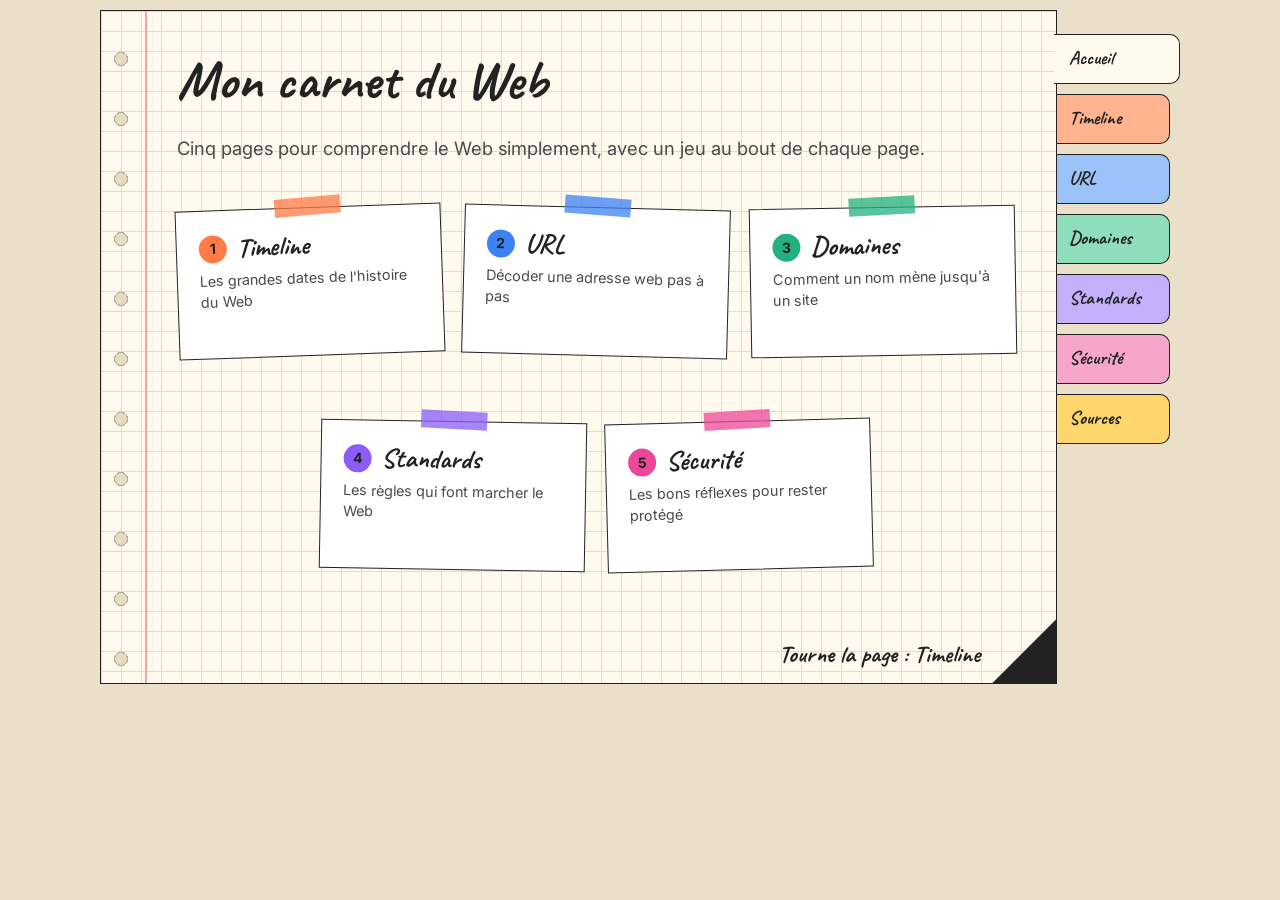
==== index.html @ 7281a64a "Initialisation du dossier" ====
<!DOCTYPE html>
<html lang="fr">
<head>
  <meta charset="utf-8">
  <meta name="viewport" content="width=device-width, initial-scale=1">
  <title>Mon carnet du Web : comprendre le Web pas à pas</title>
  <meta name="description" content="Un carnet de veille pour débutants : la timeline du Web, les URL, les noms de domaine, les standards et la sécurité.">

  <link rel="preconnect" href="https://fonts.googleapis.com">
  <link rel="preconnect" href="https://fonts.gstatic.com" crossorigin>
  <link rel="stylesheet" href="style.css">
  <script src="main.js" defer></script>
</head>

<body data-page="accueil">
  <a class="lien-evitement" href="#contenu">Aller au contenu</a>

  <div class="carnet">

    <!-- Le papier : contenu de la page -->
    <main class="feuille" id="contenu">
      <h1>Mon carnet du Web</h1>
      <!-- À REMPLACER par ta phrase d'introduction -->
      <p class="chapo">Cinq pages pour comprendre le Web simplement, avec un jeu au bout de chaque page.</p>

      <!-- Trois cartes en haut, deux décalées en dessous : c'est le CSS qui gère la mise en page.
           Chaque carte est un lien. Remplace les phrases par les tiennes (environ 40 caractères). -->
      <div class="cartes">

        <a class="carte c-timeline" href="timeline.html">
          <div class="carte__entete">
            <span class="carte__num" aria-hidden="true">1</span>
            <h2 class="carte__titre">Timeline</h2>
          </div>
          <p class="carte__texte">Les grandes dates de l'histoire du Web</p>
        </a>

        <a class="carte c-url" href="url.html">
          <div class="carte__entete">
            <span class="carte__num" aria-hidden="true">2</span>
            <h2 class="carte__titre">URL</h2>
          </div>
          <p class="carte__texte">Décoder une adresse web pas à pas</p>
        </a>

        <a class="carte c-domaines" href="domaines.html">
          <div class="carte__entete">
            <span class="carte__num" aria-hidden="true">3</span>
            <h2 class="carte__titre">Domaines</h2>
          </div>
          <p class="carte__texte">Comment un nom mène jusqu'à un site</p>
        </a>

        <a class="carte c-standards" href="standards.html">
          <div class="carte__entete">
            <span class="carte__num" aria-hidden="true">4</span>
            <h2 class="carte__titre">Standards</h2>
          </div>
          <p class="carte__texte">Les règles qui font marcher le Web</p>
        </a>

        <a class="carte c-securite" href="securite.html">
          <div class="carte__entete">
            <span class="carte__num" aria-hidden="true">5</span>
            <h2 class="carte__titre">Sécurité</h2>
          </div>
          <p class="carte__texte">Les bons réflexes pour rester protégé</p>
        </a>

      </div>

      <!-- Coin de page cornée : passe à la page suivante -->
      <a class="page-suivante" href="timeline.html">
        <span>Tourne la page : Timeline</span>
      </a>
    </main>

    <!-- Les intercalaires : navigation présente sur toutes les pages.
         Sur chaque page, mets aria-current="page" sur l'onglet de la page affichée
         (et seulement celui-là). -->
    <nav class="onglets" aria-label="Navigation principale">
      <a class="onglet onglet--accueil" href="index.html" aria-current="page">
        <span class="onglet__num" aria-hidden="true">A</span>
        <span class="onglet__nom">Accueil</span>
      </a>
      <a class="onglet onglet--timeline" href="timeline.html">
        <span class="onglet__num" aria-hidden="true">1</span>
        <span class="onglet__nom">Timeline</span>
      </a>
      <a class="onglet onglet--url" href="url.html">
        <span class="onglet__num" aria-hidden="true">2</span>
        <span class="onglet__nom">URL</span>
      </a>
      <a class="onglet onglet--domaines" href="domaines.html">
        <span class="onglet__num" aria-hidden="true">3</span>
        <span class="onglet__nom">Domaines</span>
      </a>
      <a class="onglet onglet--standards" href="standards.html">
        <span class="onglet__num" aria-hidden="true">4</span>
        <span class="onglet__nom">Standards</span>
      </a>
      <a class="onglet onglet--securite" href="securite.html">
        <span class="onglet__num" aria-hidden="true">5</span>
        <span class="onglet__nom">Sécurité</span>
      </a>
      <a class="onglet onglet--sources" href="sources.html">
        <span class="onglet__num" aria-hidden="true">S</span>
        <span class="onglet__nom">Sources</span>
      </a>
    </nav>

  </div>

</body>
</html>
---- style.css ----
/* ==========================================================================
   CARNET DU WEB : feuille de style unique
   Sommaire
   1. Polices
   2. Variables (couleurs, polices, tailles)
   3. Base et typographie
   4. Accessibilité (focus, lien d'évitement, texte masqué)
   5. Carnet : feuille de papier et reliure
   6. Navigation : onglets sur le bord droit
   7. Cartes de l'accueil
   8. Passage de page (coin corné)
   9. Composants de contenu (frise, post-it, jeu, fiches de sources)
   10. Thèmes par page
   11. Responsive
   12. Mouvement réduit
   ========================================================================== */


/* 1. POLICES ---------------------------------------------------------------
   Caveat : titres manuscrits. Inter : texte courant, très lisible.          */
@import url("https://fonts.googleapis.com/css2?family=Caveat:wght@500;700&family=Inter:wght@400;500;700&display=swap");


/* 2. VARIABLES -------------------------------------------------------------
   Pour changer l'allure du site, modifie ici : tout le reste suit.          */
:root {
  /* Papier et encre */
  --bureau: #EADFC8;          /* le plan de travail autour de la feuille */
  --papier: #FFF9EE;
  --quadrillage: #E6DCC4;
  --marge: #F2A7A7;
  --encre: #222222;
  --texte-doux: #4A4A4A;
  --carte: #FFFFFF;
  --trou-bord: #B9AE93;

  /* Une couleur par sujet : vive (rubans, stickers) et pastel (onglets) */
  --c-timeline: #FF7A45;   --p-timeline: #FFB48F;
  --c-url: #3B82F6;        --p-url: #9CC2FA;
  --c-domaines: #22B07D;   --p-domaines: #8EDDBB;
  --c-standards: #8B5CF6;  --p-standards: #C4B0FB;
  --c-securite: #EC4899;   --p-securite: #F6A6CB;
  --c-sources: #FFD66B;    --p-sources: #FFD66B;

  /* Couleur du thème de la page courante (modifiée par data-page, voir 10) */
  --accent: var(--encre);
  --accent-pastel: var(--quadrillage);

  /* Polices */
  --police-titre: "Caveat", "Segoe Print", "Comic Sans MS", cursive;
  --police-texte: "Inter", system-ui, -apple-system, "Segoe UI", sans-serif;

  /* Mesures */
  --trait: 1.5px;
  --largeur-max: 1080px;
  --largeur-onglet: 88px;
}


/* 3. BASE ET TYPOGRAPHIE ---------------------------------------------------- */


html {
  font-size: 100%;
  -webkit-text-size-adjust: 100%;
}

body {
  margin: 0;
  background: var(--bureau);
  color: var(--encre);
  font-family: var(--police-texte);
  font-size: 1rem;
  line-height: 1.65;
}

img,
svg {
  max-width: 100%;
  height: auto;
}

h1,
h2,
h3 {
  font-family: var(--police-titre);
  font-weight: 700;
  line-height: 1.1;
  margin: 0 0 0.4em;
}

h1 { font-size: clamp(2.4rem, 6vw, 3.4rem); }
h2 { font-size: clamp(1.8rem, 4vw, 2.3rem); margin-top: 1.6em; }
h3 { font-size: 1.5rem; margin-top: 1.4em; }

p,
ul,
ol {
  margin: 0 0 1em;
}

.feuille p,
.feuille li {
  max-width: 68ch;
}

.chapo {
  font-size: 1.15rem;
  color: var(--texte-doux);
}

/* Liens dans le texte : soulignés avec la couleur du sujet */
.feuille p a,
.feuille li a {
  color: var(--encre);
  text-decoration: underline;
  text-decoration-color: var(--accent);
  text-decoration-thickness: 3px;
  text-underline-offset: 3px;
}

figure {
  margin: 1.5em 0;
}

figcaption {
  font-size: 0.875rem;
  color: var(--texte-doux);
  margin-top: 0.4em;
}


/* 4. ACCESSIBILITÉ ---------------------------------------------------------- */
:focus-visible {
  outline: 3px solid var(--encre);
  outline-offset: 3px;
}

.lien-evitement {
  position: absolute;
  left: 8px;
  top: -60px;
  z-index: 10;
  padding: 8px 14px;
  background: var(--encre);
  color: var(--papier);
}

.lien-evitement:focus {
  top: 8px;
}

.sr-only {
  position: absolute;
  width: 1px;
  height: 1px;
  margin: -1px;
  padding: 0;
  overflow: hidden;
  clip: rect(0 0 0 0);
  white-space: nowrap;
  border: 0;
}


/* 5. CARNET : FEUILLE DE PAPIER ET RELIURE -----------------------------------
   Structure : .carnet contient .feuille (le papier) et .onglets (la navigation) */
.carnet {
  display: grid;
  grid-template-columns: minmax(0, 1fr) auto;
  align-items: start;
  max-width: var(--largeur-max);
  min-height: 70vh;
  margin: 0 auto;
  padding-top: 10px;
}

.feuille {
  position: relative;
  padding: 40px 40px 90px 76px;
  background-color: var(--papier);
  background-image:
    linear-gradient(var(--quadrillage) 1px, transparent 1px),
    linear-gradient(90deg, var(--quadrillage) 1px, transparent 1px);
  background-size: 20px 20px;
  border: var(--trait) solid var(--encre);
}

/* Marge rouge */
.feuille::before {
  content: "";
  position: absolute;
  top: 0;
  bottom: 0;
  left: 44px;
  width: 2px;
  background: var(--marge);
}

/* Trous de reliure */
.feuille::after {
  content: "";
  position: absolute;
  top: 0;
  bottom: 0;
  left: 12px;
  width: 16px;
  background-image: radial-gradient(
    circle at 8px 8px,
    var(--quadrillage) 0 6px,
    var(--trou-bord) 6px 7px,
    transparent 7px
  );
  background-size: 16px 60px;
  background-repeat: repeat-y;
  background-position: 0 40px;
  pointer-events: none;
}


/* 6. NAVIGATION : ONGLETS SUR LE BORD DROIT -----------------------------------
   Chaque lien contient <span class="onglet__num"> et <span class="onglet__nom">.
   Sur ordinateur on voit le nom, sur téléphone seulement le numéro.          */
.onglets {
  position: sticky;
  top: 24px;
  display: flex;
  flex-direction: column;
  align-items: flex-start;
  gap: 10px;
  margin-top: 24px;
}

.onglet {
  display: flex;
  align-items: center;
  width: var(--largeur-onglet);
  min-height: 48px;
  padding: 0 12px;
  background: var(--onglet-fond, var(--quadrillage));
  border: var(--trait) solid var(--encre);
  border-left: 0;
  border-radius: 0 10px 10px 0;
  color: var(--encre);
  font-family: var(--police-titre);
  font-size: 1.2rem;
  font-weight: 700;
  line-height: 1;
  text-decoration: none;
  transition: width 0.15s ease;
}

.onglet:hover {
  width: calc(var(--largeur-onglet) + 10px);
}

.onglet--accueil   { --onglet-fond: #F3E9D2; }
.onglet--timeline  { --onglet-fond: var(--p-timeline); }
.onglet--url       { --onglet-fond: var(--p-url); }
.onglet--domaines  { --onglet-fond: var(--p-domaines); }
.onglet--standards { --onglet-fond: var(--p-standards); }
.onglet--securite  { --onglet-fond: var(--p-securite); }
.onglet--sources   { --onglet-fond: var(--p-sources); }

/* Page active : l'onglet prend la couleur du papier et recouvre le bord de la feuille */
.onglet[aria-current="page"] {
  position: relative;
  z-index: 2;
  width: calc(var(--largeur-onglet) + 10px);
  margin-left: -3px;
  padding-left: 15px;
  background: var(--papier);
}

.onglet__num {
  display: none;
}


/* 7. CARTES DE L'ACCUEIL ------------------------------------------------------
   Trois cartes en haut, deux décalées en dessous (quinconce).
   Couleur d'une carte : ajouter la classe c-timeline, c-url, etc.            */
.c-timeline  { --c: var(--c-timeline);  --sur-c: var(--encre); }
.c-url       { --c: var(--c-url);       --sur-c: var(--encre); }
.c-domaines  { --c: var(--c-domaines);  --sur-c: var(--encre); }
.c-standards { --c: var(--c-standards); --sur-c: var(--encre); }
.c-securite  { --c: var(--c-securite);  --sur-c: var(--encre); }
.c-sources   { --c: var(--c-sources);   --sur-c: var(--encre); }

.cartes {
  display: grid;
  grid-template-columns: repeat(6, minmax(0, 1fr));
  gap: 65px 20px;
  margin: 44px 0 24px;
  padding: 0;
  list-style: none;
}

.carte {
  position: relative;
  grid-column: span 2;
  display: block;
  padding: 24px 22px 45px;
  background: var(--carte);
  border: var(--trait) solid var(--encre);
  color: inherit;
  text-decoration: none;
  transform: rotate(var(--inclinaison, 0deg));
  transition: transform 0.15s ease;
}

/* Ruban adhésif */
.carte::before,
.fiche::before {
  content: "";
  position: absolute;
  top: -11px;
  left: 50%;
  width: 66px;
  height: 18px;
  background: var(--c);
  opacity: 0.75;
  transform: translateX(-50%) rotate(var(--ruban, 0deg));
}

/* Deuxième rangée décalée : les cartes 4 et 5 se placent entre les trois du haut */
.carte:nth-child(4) { grid-column: 2 / span 2; }
.carte:nth-child(5) { grid-column: 4 / span 2; }

/* Inclinaisons légères, différentes pour chaque carte */
.carte:nth-child(1) { --inclinaison: -2deg;   --ruban: -3deg; }
.carte:nth-child(2) { --inclinaison: 1.5deg;  --ruban: 3deg; }
.carte:nth-child(3) { --inclinaison: -1deg;   --ruban: -2deg; }
.carte:nth-child(4) { --inclinaison: 1deg;    --ruban: 2deg; }
.carte:nth-child(5) { --inclinaison: -1.5deg; --ruban: -2deg; }

.carte:hover {
  transform: rotate(0deg) translateY(-3px);
}

.carte__entete {
  display: flex;
  align-items: center;
  gap: 10px;
  margin-bottom: 8px;
}

.carte__num {
  flex: none;
  width: 28px;
  height: 28px;
  border-radius: 50%;
  background: var(--c);
  color: var(--sur-c);
  font-size: 0.875rem;
  font-weight: 700;
  line-height: 28px;
  text-align: center;
}

.carte__titre {
  margin: 0;
  font-size: 1.7rem;
  line-height: 1;
}

.carte__texte {
  margin: 0;
  max-width: none;
  font-size: 0.9rem;
  line-height: 1.45;
  color: var(--texte-doux);
}


/* 8. PASSAGE DE PAGE (COIN CORNÉ) ----------------------------------------------
   <a class="page-suivante" href="..."><span>Tourne la page : Timeline</span></a>
   Optionnel : <a class="page-precedente" href="...">Page précédente</a>      */
.page-suivante,
.page-precedente {
  position: absolute;
  bottom: 0;
  display: flex;
  align-items: flex-end;
  gap: 12px;
  color: var(--encre);
  font-family: var(--police-titre);
  font-size: 1.5rem;
  font-weight: 700;
  line-height: 1.1;
  text-decoration: none;
}

.page-suivante {
  right: 0;
  max-width: 70%;
  text-align: right;
}

.page-suivante span {
  padding-bottom: 16px;
}

/* Le coin plié : un triangle encre, recouvert d'un triangle papier foncé */
.page-suivante::after {
  content: "";
  flex: none;
  width: 64px;
  height: 64px;
  background: var(--encre);
  clip-path: polygon(100% 0, 100% 100%, 0 100%);
  transition: width 0.15s ease, height 0.15s ease;
}

.page-suivante:hover::after {
  width: 76px;
  height: 76px;
}

.page-precedente {
  left: 76px;
  padding-bottom: 16px;
}


/* 9. COMPOSANTS DE CONTENU ------------------------------------------------------ */

/* Frise de la timeline : ligne verticale + une station par date.
   <ol class="frise"><li class="frise__etape"><span class="frise__date">1991</span> ... */
.frise {
  position: relative;
  margin: 32px 0;
  padding: 0 0 0 36px;
  list-style: none;
}

.frise::before {
  content: "";
  position: absolute;
  top: 6px;
  bottom: 6px;
  left: 15px;
  width: 6px;
  border-radius: 3px;
  background: var(--accent);
}

.frise__etape {
  position: relative;
  max-width: none;
  margin: 0 0 100px;
  padding: 16px 18px;
  background: var(--carte);
  border: var(--trait) solid var(--encre);
}

.frise__etape::before {
  content: "";
  position: absolute;
  top: 18px;
  left: -33px;
  width: 22px;
  height: 22px;
  border: 4px solid var(--encre);
  border-radius: 50%;
  background: var(--papier);
}

.frise__date {
  display: inline-block;
  margin-bottom: 6px;
  padding: 0 0.45em;
  background: var(--accent-pastel);
  font-family: var(--police-titre);
  font-size: 1.7rem;
  font-weight: 700;
  line-height: 1.3;
  transform: rotate(-1deg);
}

.frise__etape h3 {
  margin: 0 0 0.3em;
  font-size: 1.5rem;
}

.frise__etape p {
  margin-bottom: 0.6em;
}

.frise__etape img {
  display: block;
  margin-top: 12px;
  border: var(--trait) solid var(--encre);
}

/* Post-it pour les points à retenir */
.post-it {
  max-width: 68ch;
  margin: 100px 0;
  padding: 16px 20px;
  background: var(--accent-pastel);
  border: var(--trait) solid var(--encre);
  transform: rotate(-0.5deg);
}

.post-it h2 {
  margin: 0 0 0.3em;
  font-size: 1.7rem;
}

.post-it > :last-child {
  margin-bottom: 0;
}

/* Emplacement des jeux (le contenu sera ajouté avec le JavaScript) */
.jeu {
  margin: 32px 0;
  padding: 20px;
  background: var(--carte);
  border: 2px dashed var(--accent);
  text-align: center;
}

.jeu__titre {
  margin: 0 0 0.3em;
  font-size: 1.7rem;
}

/* Contenu des jeux (construit par js/main.js) */
.jeu__zone {
  margin-top: 16px;
  text-align: left;
}

.jeu__progression {
  margin: 0 0 6px;
  max-width: none;
  font-size: 0.875rem;
  color: var(--texte-doux);
}

.jeu__question {
  margin: 0 0 14px;
  max-width: none;
  font-size: 1.1rem;
  font-weight: 500;
}

.jeu__question:focus {
  outline: none;
}

.jeu__code {
  margin: 0 0 16px;
  max-width: none;
  padding: 12px 14px;
  background: var(--papier);
  border: var(--trait) solid var(--encre);
  font-family: ui-monospace, "SFMono-Regular", Consolas, "Liberation Mono", monospace;
  font-size: clamp(0.9rem, 2.6vw, 1.1rem);
  line-height: 2;
  overflow-wrap: anywhere;
}

.jeu__options {
  display: flex;
  flex-wrap: wrap;
  justify-content: center;   /* boutons de réponse centrés dans le bloc */
  gap: 10px;
  margin: 0 0 16px;
}

/* « Question suivante », « Voir mon résultat » et « Rejouer » : centrés aussi */
.jeu__zone > .bouton {
  display: block;
  margin-right: auto;
  margin-left: auto;
}

.jeu__retour {
  margin: 0 0 16px;
}

.jeu__retour:not(:empty) {
  padding: 12px 14px;
  background: var(--papier);
  border: var(--trait) solid var(--encre);
}

.jeu__retour p {
  margin: 0;
  max-width: none;
}

.jeu__score {
  margin: 0.2em 0;
  max-width: none;
  font-family: var(--police-titre);
  font-size: 2.4rem;
  font-weight: 700;
  line-height: 1.1;
}

.jeu__score:focus {
  outline: none;
}

/* Boutons : comme des étiquettes posées sur le papier */
.bouton {
  min-height: 44px;
  padding: 8px 16px;
  background: var(--carte);
  border: var(--trait) solid var(--encre);
  box-shadow: 3px 3px 0 var(--encre);
  color: var(--encre);
  cursor: pointer;
  font: inherit;
  font-weight: 700;
  transition: transform 0.1s ease, box-shadow 0.1s ease;
}

.bouton:hover:not(:disabled) {
  transform: translate(-1px, -1px);
  box-shadow: 4px 4px 0 var(--encre);
}

.bouton:active:not(:disabled) {
  transform: translate(2px, 2px);
  box-shadow: 1px 1px 0 var(--encre);
}

.bouton:disabled {
  color: var(--encre);
  cursor: default;
  box-shadow: none;
}

.bouton--principal {
  background: var(--accent-pastel);
}

.bouton--petit {
  min-height: 40px;
  padding: 4px 12px;
  font-size: 0.9rem;
}

/* Bonne et mauvaise réponses : couleur + symbole (jamais la couleur seule) */
.reponse--juste {
  background: #BDEBD6;
}

.reponse--fausse {
  background: #F9C6C6;
}

button.reponse--juste::after {
  content: " ✓";
}

button.reponse--fausse::after {
  content: " ✗";
}

/* Jeu « remettre dans l'ordre » */
.ordre {
  display: grid;
  gap: 10px;
  margin: 0 0 16px;
  padding: 0;
  list-style: none;
}

.ordre li {
  display: flex;
  flex-wrap: wrap;
  align-items: center;
  justify-content: space-between;
  gap: 8px 14px;
  max-width: none;
  padding: 10px 12px;
  background: var(--papier);
  border: var(--trait) solid var(--encre);
}

.ordre li.reponse--juste {
  background: #BDEBD6;
}

.ordre li.reponse--fausse {
  background: #F9C6C6;
}

.ordre__texte {
  flex: 1 1 12rem;
}

.ordre__statut {
  font-size: 0.875rem;
  font-weight: 700;
}

/* Jeu des dates : glisser une date sur l'événement correspondant */
.dates-banque {
  display: flex;
  flex-wrap: wrap;
  align-items: center;
  gap: 10px;
  min-height: 68px;
  margin: 0 0 16px;
  padding: 12px;
  background: var(--carte);
  border: 2px dashed var(--accent);
}

.dates-banque__vide {
  margin: 0;
  max-width: none;
  font-size: 0.9rem;
  color: var(--texte-doux);
}

.date-pastille {
  min-height: 44px;
  padding: 6px 16px;
  background: var(--accent-pastel);
  border: var(--trait) solid var(--encre);
  box-shadow: 3px 3px 0 var(--encre);
  color: var(--encre);
  cursor: grab;
  font-family: var(--police-titre);
  font-size: 1.6rem;
  font-weight: 700;
  line-height: 1;
  touch-action: none;           /* le doigt déplace la date au lieu de faire défiler la page */
  user-select: none;
  -webkit-user-select: none;
}

.date-pastille[aria-pressed="true"] {
  outline: 3px solid var(--encre);
  outline-offset: 3px;
}

/* La date en cours de déplacement : l'original s'estompe, une copie suit le pointeur */
.date--en-main {
  opacity: 0.35;
}

.date-fantome {
  position: fixed;
  z-index: 1000;
  padding: 6px 16px;
  background: var(--accent-pastel);
  border: var(--trait) solid var(--encre);
  box-shadow: 4px 4px 0 var(--encre);
  font-family: var(--police-titre);
  font-size: 1.6rem;
  font-weight: 700;
  line-height: 1;
  pointer-events: none;
  transform: translate(-50%, -50%) rotate(-3deg);
}

.dates-zone {
  min-width: 9rem;
  min-height: 44px;
  padding: 6px 14px;
  background: var(--carte);
  border: 2px dashed var(--texte-doux);
  color: var(--texte-doux);
  cursor: pointer;
  font: inherit;
  font-size: 0.9rem;
}

.dates-zone--pleine {
  background: var(--accent-pastel);
  border: var(--trait) solid var(--encre);
  color: var(--encre);
  cursor: grab;
  font-family: var(--police-titre);
  font-size: 1.6rem;
  font-weight: 700;
  line-height: 1;
  touch-action: none;
  user-select: none;
  -webkit-user-select: none;
}

.dates-zone--survol {
  background: var(--accent-pastel);
  border: 2px solid var(--encre);
}

/* Fiches de la page Sources */
.fiches {
  display: grid;
  grid-template-columns: repeat(auto-fill, minmax(260px, 1fr));
  gap: 36px 20px;
  margin: 36px 0;
  padding: 0;
  list-style: none;
}

.fiche {
  position: relative;
  max-width: none;
  padding: 22px 18px 18px;
  background: var(--carte);
  border: var(--trait) solid var(--encre);
}

.fiche:nth-child(odd)  { transform: rotate(-0.8deg); --ruban: -3deg; }
.fiche:nth-child(even) { transform: rotate(0.8deg);  --ruban: 3deg; }

.fiche__titre {
  margin: 0 0 4px;
  font-size: 1.3rem;
}

.fiche__meta {
  margin: 0;
  font-size: 0.875rem;
  color: var(--texte-doux);
}

/* Liste de contrôle : une case cochée devant chaque point */
.liste-controle {
  margin: 20px 0;
  padding: 0;
  list-style: none;
}

.liste-controle li {
  position: relative;
  margin-bottom: 0.7em;
  padding-left: 38px;
}

.liste-controle li::before {
  content: "";
  position: absolute;
  top: 0.25em;
  left: 0;
  width: 22px;
  height: 22px;
  background: var(--carte);
  border: var(--trait) solid var(--encre);
}

.liste-controle li::after {
  content: "";
  position: absolute;
  top: 0.32em;
  left: 5px;
  width: 12px;
  height: 12px;
  border: solid var(--accent);
  border-width: 0 4px 4px 0;
  transform: rotate(45deg);
}

/* Petit exemple de code dans une fiche */
.exemple-code {
  max-width: none;
  margin: 12px 0 0;
  padding: 10px 12px;
  overflow-x: auto;
  background: var(--papier);
  border: var(--trait) solid var(--encre);
  font-family: ui-monospace, "SFMono-Regular", Consolas, "Liberation Mono", monospace;
  font-size: 0.85rem;
  line-height: 1.5;
}


/* Découpage d'une URL (page URL) : l'URL entière, puis une ligne par partie.
   Chaque morceau a sa couleur : <span class="partie partie--1"> à partie--5.   */
.partie {
  padding: 2px 4px;
  background: var(--pc, var(--accent-pastel));
  border-radius: 3px;
}

.partie--1 { --pc: var(--p-timeline); }
.partie--2 { --pc: var(--p-url); }
.partie--3 { --pc: var(--p-domaines); }
.partie--4 { --pc: var(--p-standards); }
.partie--5 { --pc: var(--p-securite); }

.url-complete {
  max-width: none;
  margin: 50px 0;
  padding: 18px;
  background: var(--carte);
  border: var(--trait) solid var(--encre);
  font-family: ui-monospace, "SFMono-Regular", Consolas, "Liberation Mono", monospace;
  font-size: clamp(0.95rem, 2.8vw, 1.2rem);
  line-height: 2;
  overflow-wrap: anywhere;
}

.url-parties {
  display: grid;
  gap: 50px;
  margin: 24px 0;
  padding: 0;
  list-style: none;
}

.url-partie {
  display: grid;
  grid-template-columns: minmax(8rem, 14rem) 1fr;
  gap: 8px 18px;
  align-items: start;
  max-width: none;
  padding: 14px 16px;
  background: var(--carte);
  border: var(--trait) solid var(--encre);
}

.url-partie code {
  display: inline-block;
  font-family: ui-monospace, "SFMono-Regular", Consolas, "Liberation Mono", monospace;
  font-size: 0.95rem;
  overflow-wrap: anywhere;
}

.url-partie h3 {
  margin: 0 0 0.2em;
  font-size: 1.5rem;
}

.url-partie p {
  margin: 0;
}


/* 10. THÈMES PAR PAGE ------------------------------------------------------------
   <body data-page="timeline"> : la couleur du sujet colore soulignements,
   frise, post-it et emplacements de jeu.                                        */
[data-page="timeline"]  { --accent: var(--c-timeline);  --accent-pastel: var(--p-timeline); }
[data-page="url"]       { --accent: var(--c-url);       --accent-pastel: var(--p-url); }
[data-page="domaines"]  { --accent: var(--c-domaines);  --accent-pastel: var(--p-domaines); }
[data-page="standards"] { --accent: var(--c-standards); --accent-pastel: var(--p-standards); }
[data-page="securite"]  { --accent: var(--c-securite);  --accent-pastel: var(--p-securite); }
[data-page="sources"]   { --accent: var(--c-sources);   --accent-pastel: var(--p-sources); }


/* 11. RESPONSIVE ------------------------------------------------------------------ */

/* Tablette : deux cartes par ligne, sans décalage */
@media (max-width: 900px) {
  .cartes {
    grid-template-columns: repeat(2, minmax(0, 1fr));
  }

  .carte,
  .carte:nth-child(4),
  .carte:nth-child(5) {
    grid-column: auto;
  }
}

/* Téléphone : onglets réduits à des languettes numérotées */
@media (max-width: 720px) {
  .carnet {
    grid-template-columns: minmax(0, 1fr) 40px;
    padding: 12px 6px 24px 8px;
  }

  .feuille {
    padding: 28px 16px 100px 52px;
  }

  .feuille::before {
    left: 36px;
  }

  .feuille::after {
    left: 8px;
  }

  .onglets {
    top: 12px;
    margin-top: 16px;
    gap: 8px;
  }

  .onglet,
  .onglet:hover {
    width: 40px;
    min-height: 44px;
    padding: 0;
    justify-content: center;
    font-size: 1.15rem;
  }

  .onglet[aria-current="page"] {
    width: 46px;
    padding-left: 3px;
  }

  .onglet__num {
    display: inline;
  }

  /* Le nom reste lu par les lecteurs d'écran */
  .onglet__nom {
    position: absolute;
    width: 1px;
    height: 1px;
    margin: -1px;
    overflow: hidden;
    clip: rect(0 0 0 0);
    white-space: nowrap;
  }

  .page-precedente {
    left: 52px;
  }
}

/* Petit téléphone : une carte par ligne */
@media (max-width: 560px) {
  .cartes {
    grid-template-columns: minmax(0, 1fr);
  }

  .page-suivante {
    font-size: 1.3rem;
  }

  .url-partie {
    grid-template-columns: minmax(0, 1fr);
  }
}


/* 12. MOUVEMENT RÉDUIT --------------------------------------------------------------- */
@media (prefers-reduced-motion: reduce) {
  *,
  *::before,
  *::after {
    transition: none !important;
    scroll-behavior: auto !important;
  }

  .carte:hover {
    transform: rotate(var(--inclinaison, 0deg));
  }
}
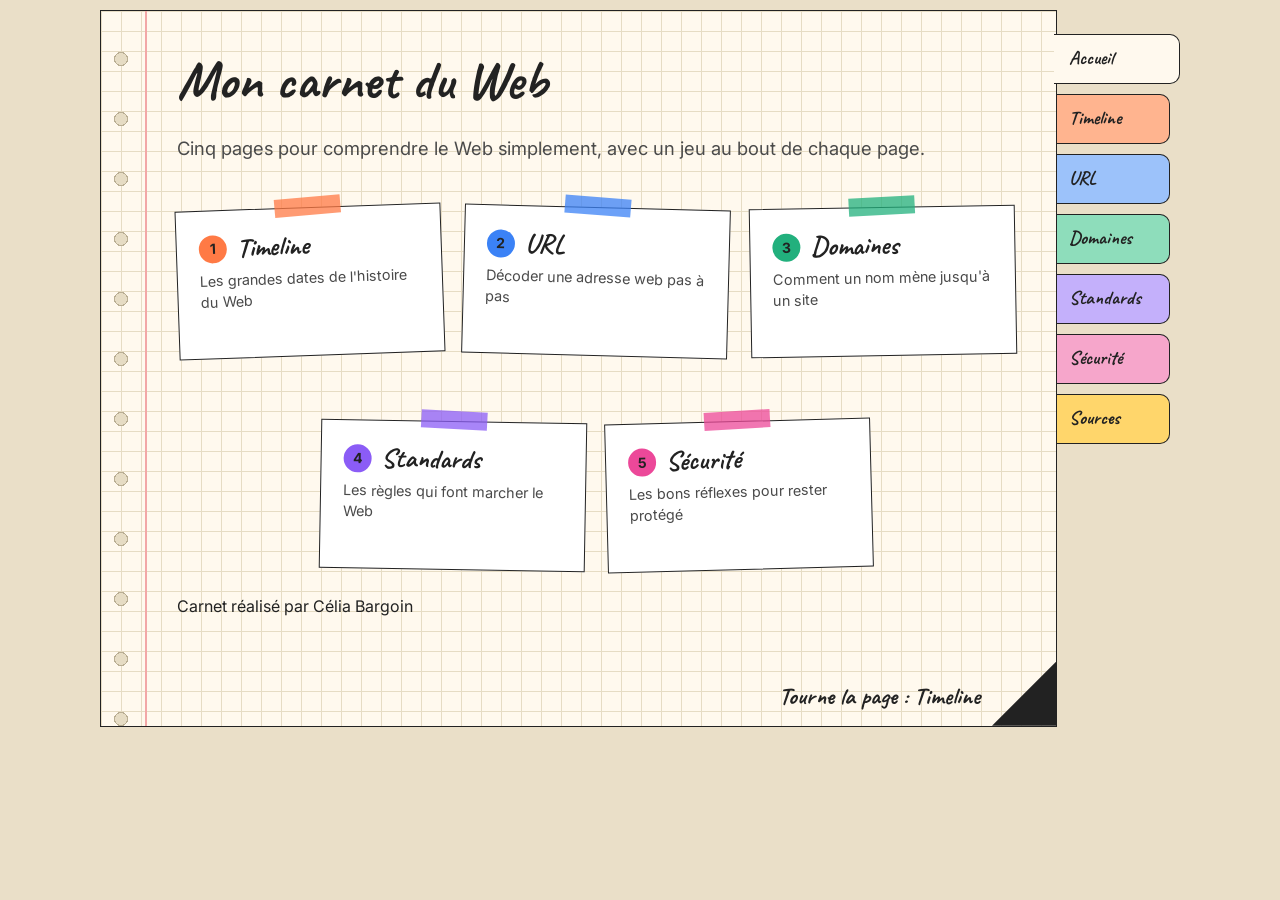
==== commit 43ad376a: "ajout nom page accueil" ====
--- a/index.html
+++ b/index.html
@@ -69,6 +69,11 @@
 
       </div>
 
+      <!-- Pied de page : seulement sur l'accueil. À REMPLACER par ton prénom et ton nom. -->
+      <footer class="pied">
+        <p>Carnet réalisé par Célia Bargoin</p>
+      </footer>
+
       <!-- Coin de page cornée : passe à la page suivante -->
       <a class="page-suivante" href="timeline.html">
         <span>Tourne la page : Timeline</span>
@@ -112,4 +117,4 @@
   </div>
 
 </body>
-</html>
+</html>
